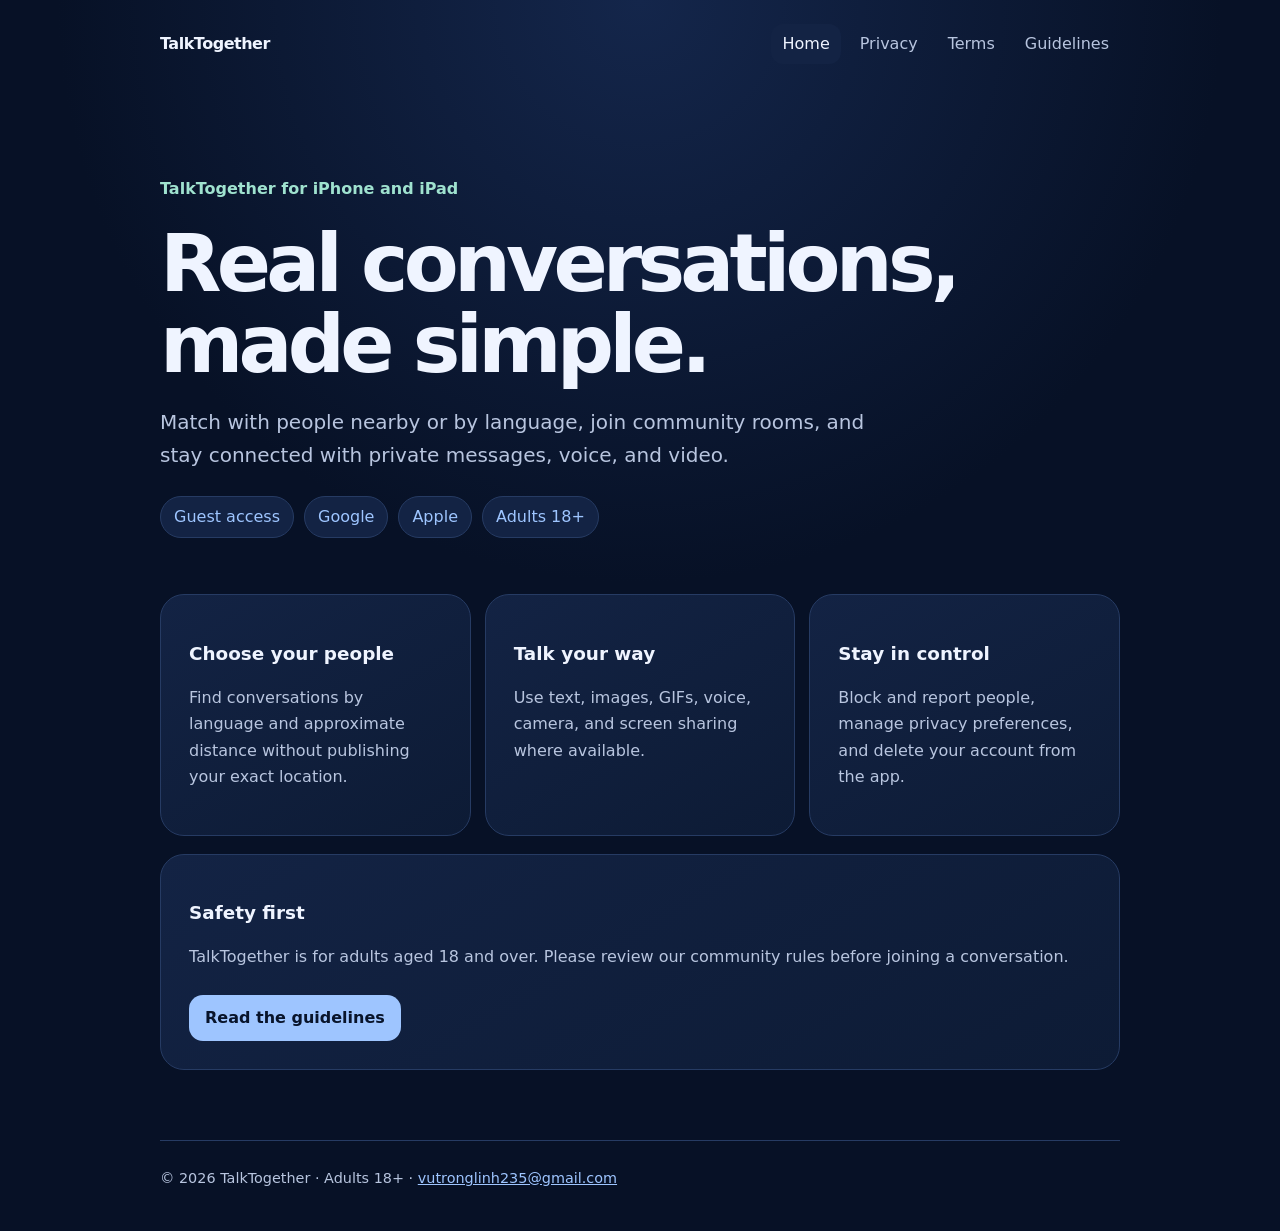
==== index.html @ 2e0a18dc "Publish TalkTogether website" ====
<!doctype html>
<html lang="en">
<head>
  <meta charset="utf-8">
  <meta name="viewport" content="width=device-width,initial-scale=1">
  <meta name="description" content="Meet people, join live rooms, and talk together with TalkTogether for iPhone and iPad.">
  <meta name="theme-color" content="#071126">
  <title>TalkTogether</title>
  <link rel="stylesheet" href="styles.css">
</head>
<body>
  <header>
    <a class="brand" aria-current="page" href="./">TalkTogether</a>
    <nav aria-label="Site navigation">
      <a aria-current="page" href="./">Home</a>
      <a href="privacy/">Privacy</a>
      <a href="terms/">Terms</a>
      <a href="guidelines/">Guidelines</a>
    </nav>
  </header>
  <main>
    <section class="hero">
      <span class="eyebrow">TalkTogether for iPhone and iPad</span>
      <h1>Real conversations, made simple.</h1>
      <p class="lede">Match with people nearby or by language, join community rooms, and stay connected with private messages, voice, and video.</p>
      <div class="chips"><span>Guest access</span><span>Google</span><span>Apple</span><span>Adults 18+</span></div>
    </section>
    <section class="card-grid" aria-label="Product highlights">
      <article><h2>Choose your people</h2><p>Find conversations by language and approximate distance without publishing your exact location.</p></article>
      <article><h2>Talk your way</h2><p>Use text, images, GIFs, voice, camera, and screen sharing where available.</p></article>
      <article><h2>Stay in control</h2><p>Block and report people, manage privacy preferences, and delete your account from the app.</p></article>
    </section>
    <section class="notice">
      <h2>Safety first</h2>
      <p>TalkTogether is for adults aged 18 and over. Please review our community rules before joining a conversation.</p>
      <a class="button" href="guidelines/">Read the guidelines</a>
    </section>
  </main>
  <footer>© 2026 TalkTogether · Adults 18+ · <a href="mailto:vutronglinh235@gmail.com">vutronglinh235@gmail.com</a></footer>
</body>
</html>
---- styles.css ----
:root {
  color-scheme: dark;
  --navy: #071126;
  --panel: #0d1b35;
  --panel-strong: #132344;
  --ink: #eff4ff;
  --muted: #b8c5df;
  --blue: #9ec5ff;
  --lilac: #c8b6ff;
  --mint: #9fe2cf;
  --line: #263b63;
}

* { box-sizing: border-box; }

html { background: var(--navy); }

body {
  margin: 0;
  min-height: 100vh;
  background: radial-gradient(circle at top, #14264b 0, var(--navy) 42%);
  color: var(--ink);
  font: 16px/1.65 -apple-system, BlinkMacSystemFont, "SF Pro Text", Inter, system-ui, sans-serif;
}

a { color: var(--blue); }

header,
main,
footer {
  width: min(960px, calc(100% - 36px));
  margin: auto;
}

header {
  display: flex;
  align-items: center;
  justify-content: space-between;
  padding: 24px 0;
}

.brand {
  color: var(--ink);
  font-weight: 850;
  letter-spacing: -.03em;
  text-decoration: none;
}

nav {
  display: flex;
  flex-wrap: wrap;
  gap: 8px;
}

nav a {
  border-radius: 12px;
  color: var(--muted);
  padding: 7px 11px;
  text-decoration: none;
}

nav a[aria-current="page"],
nav a:hover {
  background: var(--panel-strong);
  color: var(--ink);
}

.hero { padding: 88px 0 56px; }
.eyebrow { color: var(--mint); font-weight: 750; }

.hero h1,
.legal h1 {
  font-size: clamp(2.4rem, 8vw, 5rem);
  letter-spacing: -.06em;
  line-height: 1.02;
  margin: .25em 0;
}

.lede {
  color: var(--muted);
  font-size: 1.25rem;
  max-width: 720px;
}

.chips {
  display: flex;
  flex-wrap: wrap;
  gap: 10px;
  margin-top: 24px;
}

.chips span {
  background: var(--panel-strong);
  border: 1px solid var(--line);
  border-radius: 999px;
  color: var(--blue);
  padding: 7px 13px;
}

.card-grid {
  display: grid;
  gap: 14px;
  grid-template-columns: repeat(3, 1fr);
}

.card-grid article,
.notice,
.legal {
  background: linear-gradient(150deg, var(--panel-strong), var(--panel));
  border: 1px solid var(--line);
  border-radius: 24px;
  padding: 28px;
}

.card-grid h2,
.notice h2 { font-size: 1.15rem; }

.card-grid p,
.notice p,
.legal p,
.legal li { color: var(--muted); }

.notice { margin: 18px 0 70px; }

.button {
  background: var(--blue);
  border-radius: 14px;
  color: #08142b;
  display: inline-block;
  font-weight: 800;
  margin-top: 8px;
  padding: 10px 16px;
  text-decoration: none;
}

.legal { margin: 48px 0; }
.legal h1 { font-size: clamp(2.25rem, 6vw, 4rem); }
.legal h2 { color: var(--lilac); margin-top: 2rem; }
.updated { font-size: .9rem; }

footer {
  border-top: 1px solid var(--line);
  color: var(--muted);
  font-size: .9rem;
  padding: 26px 0 40px;
}

@media (max-width: 720px) {
  header { align-items: flex-start; flex-direction: column; gap: 14px; }
  .hero { padding-top: 54px; }
  .card-grid { grid-template-columns: 1fr; }
  .legal { padding: 22px; }
}
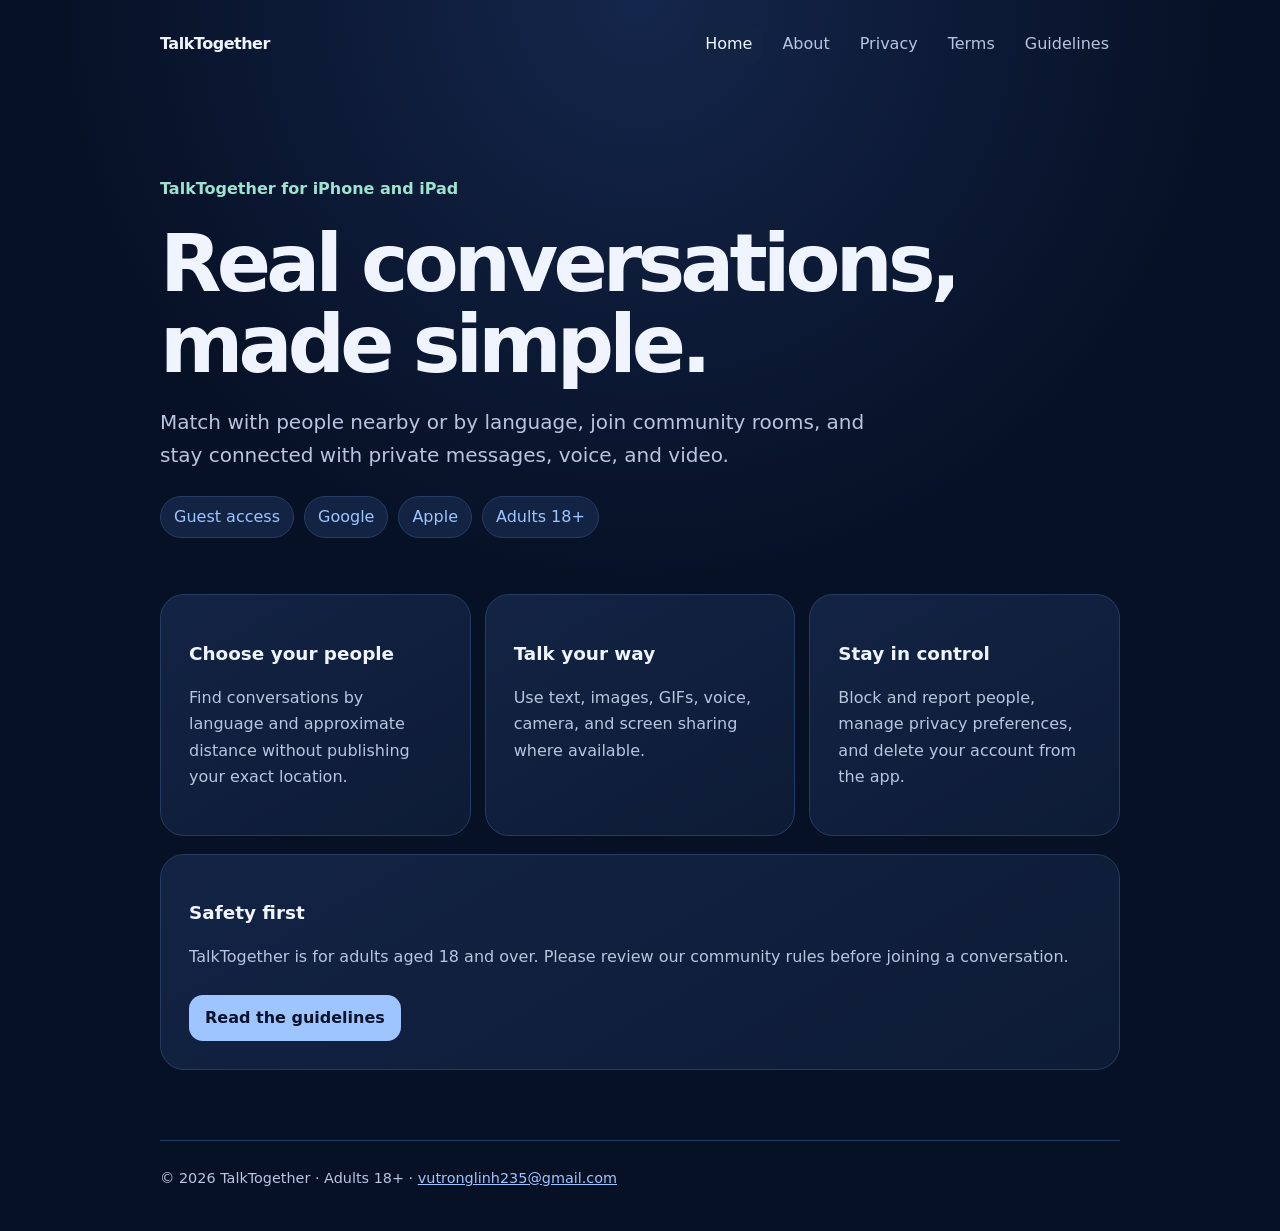
==== commit 1cb97156: "Add About page" ====
--- a/index.html
+++ b/index.html
@@ -13,6 +13,7 @@
     <a class="brand" aria-current="page" href="./">TalkTogether</a>
     <nav aria-label="Site navigation">
       <a aria-current="page" href="./">Home</a>
+      <a href="about/">About</a>
       <a href="privacy/">Privacy</a>
       <a href="terms/">Terms</a>
       <a href="guidelines/">Guidelines</a>
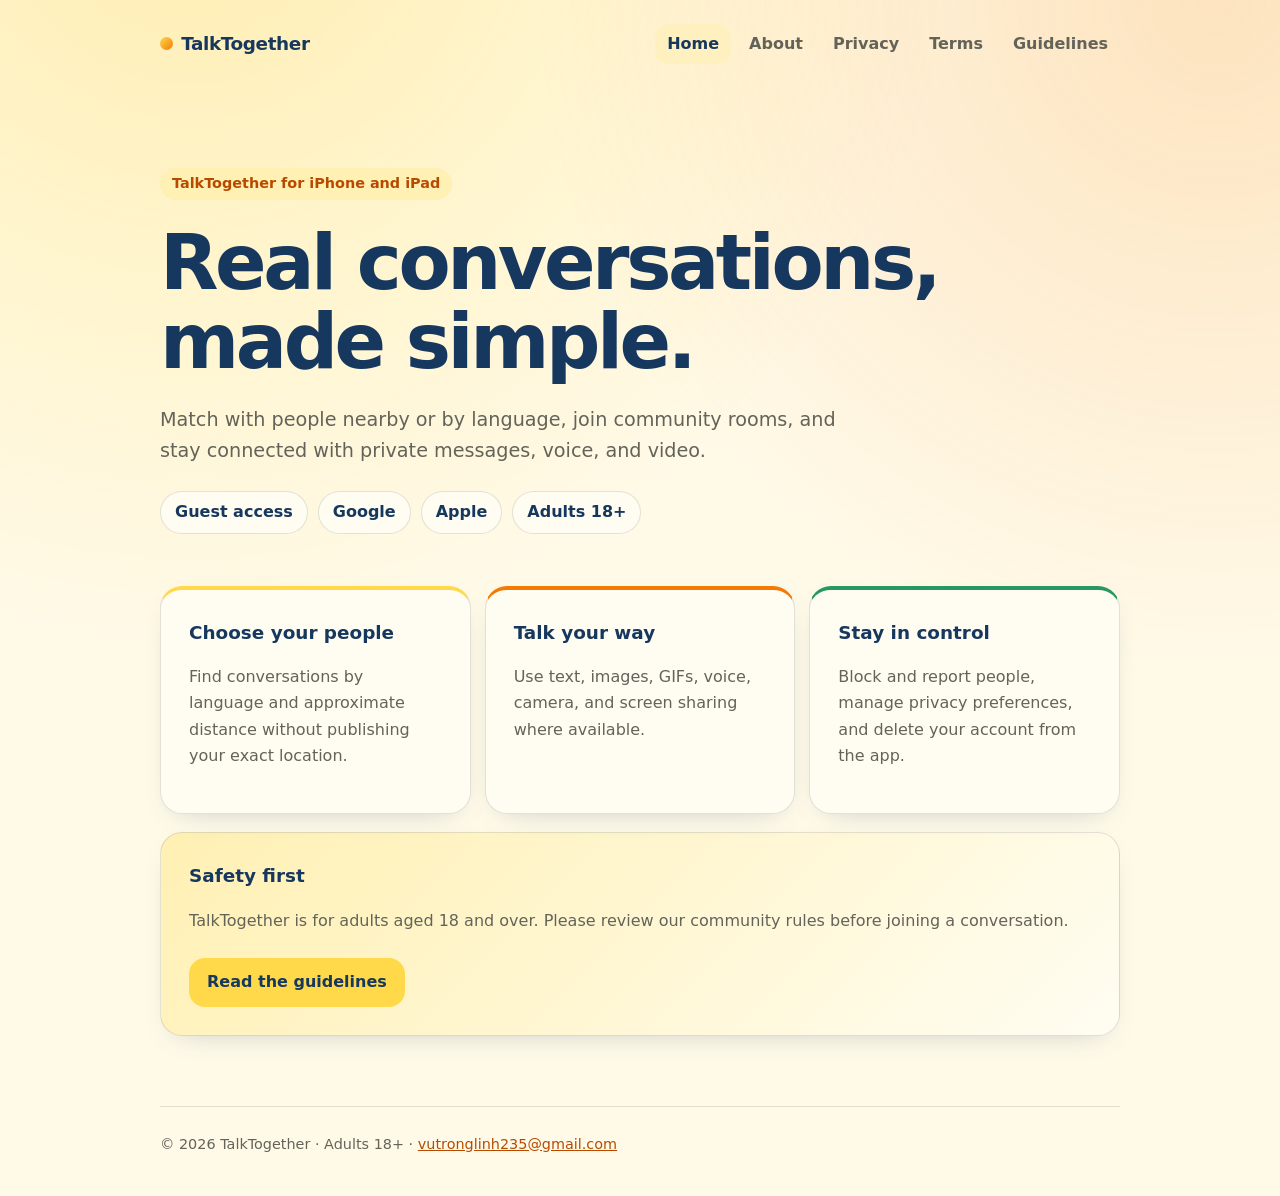
==== commit 448edc35: "Match iOS app theme + About page" ====
--- a/index.html
+++ b/index.html
@@ -4,7 +4,8 @@
   <meta charset="utf-8">
   <meta name="viewport" content="width=device-width,initial-scale=1">
   <meta name="description" content="Meet people, join live rooms, and talk together with TalkTogether for iPhone and iPad.">
-  <meta name="theme-color" content="#071126">
+  <meta name="theme-color" content="#fffae8" media="(prefers-color-scheme: light)">
+  <meta name="theme-color" content="#0f0f17" media="(prefers-color-scheme: dark)">
   <title>TalkTogether</title>
   <link rel="stylesheet" href="styles.css">
 </head>
--- a/styles.css
+++ b/styles.css
@@ -1,34 +1,65 @@
+/* Mirrors TalkTogether/App/AppTheme.swift:
+   "Hello Friend" light palette + Tokyo Night-inspired dark palette. */
 :root {
-  color-scheme: dark;
-  --navy: #071126;
-  --panel: #0d1b35;
-  --panel-strong: #132344;
-  --ink: #eff4ff;
-  --muted: #b8c5df;
-  --blue: #9ec5ff;
-  --lilac: #c8b6ff;
-  --mint: #9fe2cf;
-  --line: #263b63;
+  color-scheme: light dark;
+  --bg: #fffae8;            /* cream */
+  --surface: #fffdf2;       /* surface */
+  --surface-muted: #fff0bf; /* surfaceMuted */
+  --peach: #fff0b3;
+  --ink: #17385e;
+  --muted: #63635a;         /* mutedInk */
+  --accent: #ffd94a;        /* sunnyYellow */
+  --accent-2: #f57a05;      /* warmOrange */
+  --accent-strong: #b84a00; /* coralDark */
+  --coral: #ffb52b;
+  --mint: #b8e0b8;
+  --rose: #f29a7a;
+  --green: #299761;         /* speakingGreen */
+  --line: rgba(99, 99, 90, .18);
+  --on-accent: #17385e;
+}
+
+@media (prefers-color-scheme: dark) {
+  :root {
+    --bg: #0f0f17;            /* navy */
+    --surface: #24293b;
+    --surface-muted: #292e45;
+    --peach: #292e45;
+    --ink: #bfc9f5;
+    --muted: #99a6cf;
+    --accent: #7dcfff;
+    --accent-2: #ba99f7;
+    --accent-strong: #7aa3f7;
+    --coral: #3d59a1;
+    --mint: #294d54;
+    --rose: #f7768f;
+    --green: #73d9c9;
+    --line: rgba(153, 166, 207, .18);
+    --on-accent: #0f0f17;
+  }
 }
 
 * { box-sizing: border-box; }
 
-html { background: var(--navy); }
+html { background: var(--bg); }
 
 body {
   margin: 0;
   min-height: 100vh;
-  background: radial-gradient(circle at top, #14264b 0, var(--navy) 42%);
-  color: var(--ink);
-  font: 16px/1.65 -apple-system, BlinkMacSystemFont, "SF Pro Text", Inter, system-ui, sans-serif;
-}
-
-a { color: var(--blue); }
+  background:
+    radial-gradient(circle at 15% -10%, color-mix(in srgb, var(--accent) 35%, transparent) 0, transparent 45%),
+    radial-gradient(circle at 95% 0%, color-mix(in srgb, var(--accent-2) 18%, transparent) 0, transparent 40%),
+    var(--bg);
+  color: var(--ink);
+  font: 16px/1.65 ui-rounded, "SF Pro Rounded", -apple-system, BlinkMacSystemFont, "Nunito", system-ui, sans-serif;
+}
+
+a { color: var(--accent-strong); }
 
 header,
 main,
 footer {
-  width: min(960px, calc(100% - 36px));
+  width: min(960px, calc(100% - 32px));
   margin: auto;
 }
 
@@ -42,44 +73,67 @@
 .brand {
   color: var(--ink);
   font-weight: 850;
-  letter-spacing: -.03em;
+  font-size: 1.15rem;
+  letter-spacing: -.02em;
   text-decoration: none;
+}
+
+.brand::before {
+  content: "";
+  display: inline-block;
+  width: .7em;
+  height: .7em;
+  margin-right: .45em;
+  border-radius: 50%;
+  background: linear-gradient(135deg, var(--accent), var(--accent-2));
+  vertical-align: .02em;
 }
 
 nav {
   display: flex;
   flex-wrap: wrap;
-  gap: 8px;
+  gap: 6px;
 }
 
 nav a {
-  border-radius: 12px;
+  border-radius: 14px;
   color: var(--muted);
-  padding: 7px 11px;
+  font-weight: 650;
+  padding: 7px 12px;
   text-decoration: none;
 }
 
 nav a[aria-current="page"],
 nav a:hover {
-  background: var(--panel-strong);
-  color: var(--ink);
-}
-
-.hero { padding: 88px 0 56px; }
-.eyebrow { color: var(--mint); font-weight: 750; }
+  background: var(--surface-muted);
+  color: var(--ink);
+}
+
+.hero { padding: 80px 0 52px; }
+
+.eyebrow {
+  background: var(--peach);
+  border-radius: 999px;
+  color: var(--accent-strong);
+  display: inline-block;
+  font-size: .9rem;
+  font-weight: 750;
+  padding: 4px 12px;
+}
 
 .hero h1,
 .legal h1 {
-  font-size: clamp(2.4rem, 8vw, 5rem);
-  letter-spacing: -.06em;
-  line-height: 1.02;
-  margin: .25em 0;
+  font-size: clamp(2.4rem, 8vw, 4.75rem);
+  font-weight: 850;
+  letter-spacing: -.045em;
+  line-height: 1.04;
+  margin: .3em 0;
 }
 
 .lede {
   color: var(--muted);
-  font-size: 1.25rem;
-  max-width: 720px;
+  font-size: 1.2rem;
+  max-width: 700px;
 }
 
 .chips {
@@ -90,11 +144,12 @@
 }
 
 .chips span {
-  background: var(--panel-strong);
+  background: var(--surface);
   border: 1px solid var(--line);
   border-radius: 999px;
-  color: var(--blue);
-  padding: 7px 13px;
+  color: var(--ink);
+  font-weight: 650;
+  padding: 7px 14px;
 }
 
 .card-grid {
@@ -106,36 +161,47 @@
 .card-grid article,
 .notice,
 .legal {
-  background: linear-gradient(150deg, var(--panel-strong), var(--panel));
+  background: var(--surface);
   border: 1px solid var(--line);
-  border-radius: 24px;
+  border-radius: 22px;
+  box-shadow: 0 10px 30px -18px rgba(23, 56, 94, .35);
   padding: 28px;
 }
 
+.card-grid article { border-top: 4px solid var(--accent); }
+.card-grid article:nth-child(2) { border-top-color: var(--accent-2); }
+.card-grid article:nth-child(3) { border-top-color: var(--green); }
+
 .card-grid h2,
-.notice h2 { font-size: 1.15rem; }
+.notice h2 { font-size: 1.15rem; margin-top: 0; }
 
 .card-grid p,
 .notice p,
 .legal p,
 .legal li { color: var(--muted); }
 
-.notice { margin: 18px 0 70px; }
+.notice {
+  background: linear-gradient(135deg, var(--peach), var(--surface));
+  margin: 18px 0 70px;
+}
 
 .button {
-  background: var(--blue);
-  border-radius: 14px;
-  color: #08142b;
+  background: var(--accent);
+  border-radius: 16px;
+  color: var(--on-accent);
   display: inline-block;
   font-weight: 800;
   margin-top: 8px;
-  padding: 10px 16px;
+  padding: 11px 18px;
   text-decoration: none;
-}
-
-.legal { margin: 48px 0; }
-.legal h1 { font-size: clamp(2.25rem, 6vw, 4rem); }
-.legal h2 { color: var(--lilac); margin-top: 2rem; }
+  transition: transform .15s ease;
+}
+
+.button:hover { transform: translateY(-1px); }
+
+.legal { margin: 40px 0 56px; }
+.legal h1 { font-size: clamp(2.25rem, 6vw, 3.75rem); }
+.legal h2 { color: var(--accent-strong); margin-top: 2rem; }
 .updated { font-size: .9rem; }
 
 footer {
@@ -147,7 +213,7 @@
 
 @media (max-width: 720px) {
   header { align-items: flex-start; flex-direction: column; gap: 14px; }
-  .hero { padding-top: 54px; }
+  .hero { padding-top: 48px; }
   .card-grid { grid-template-columns: 1fr; }
-  .legal { padding: 22px; }
-}
+  .card-grid article, .notice, .legal { padding: 22px; }
+}
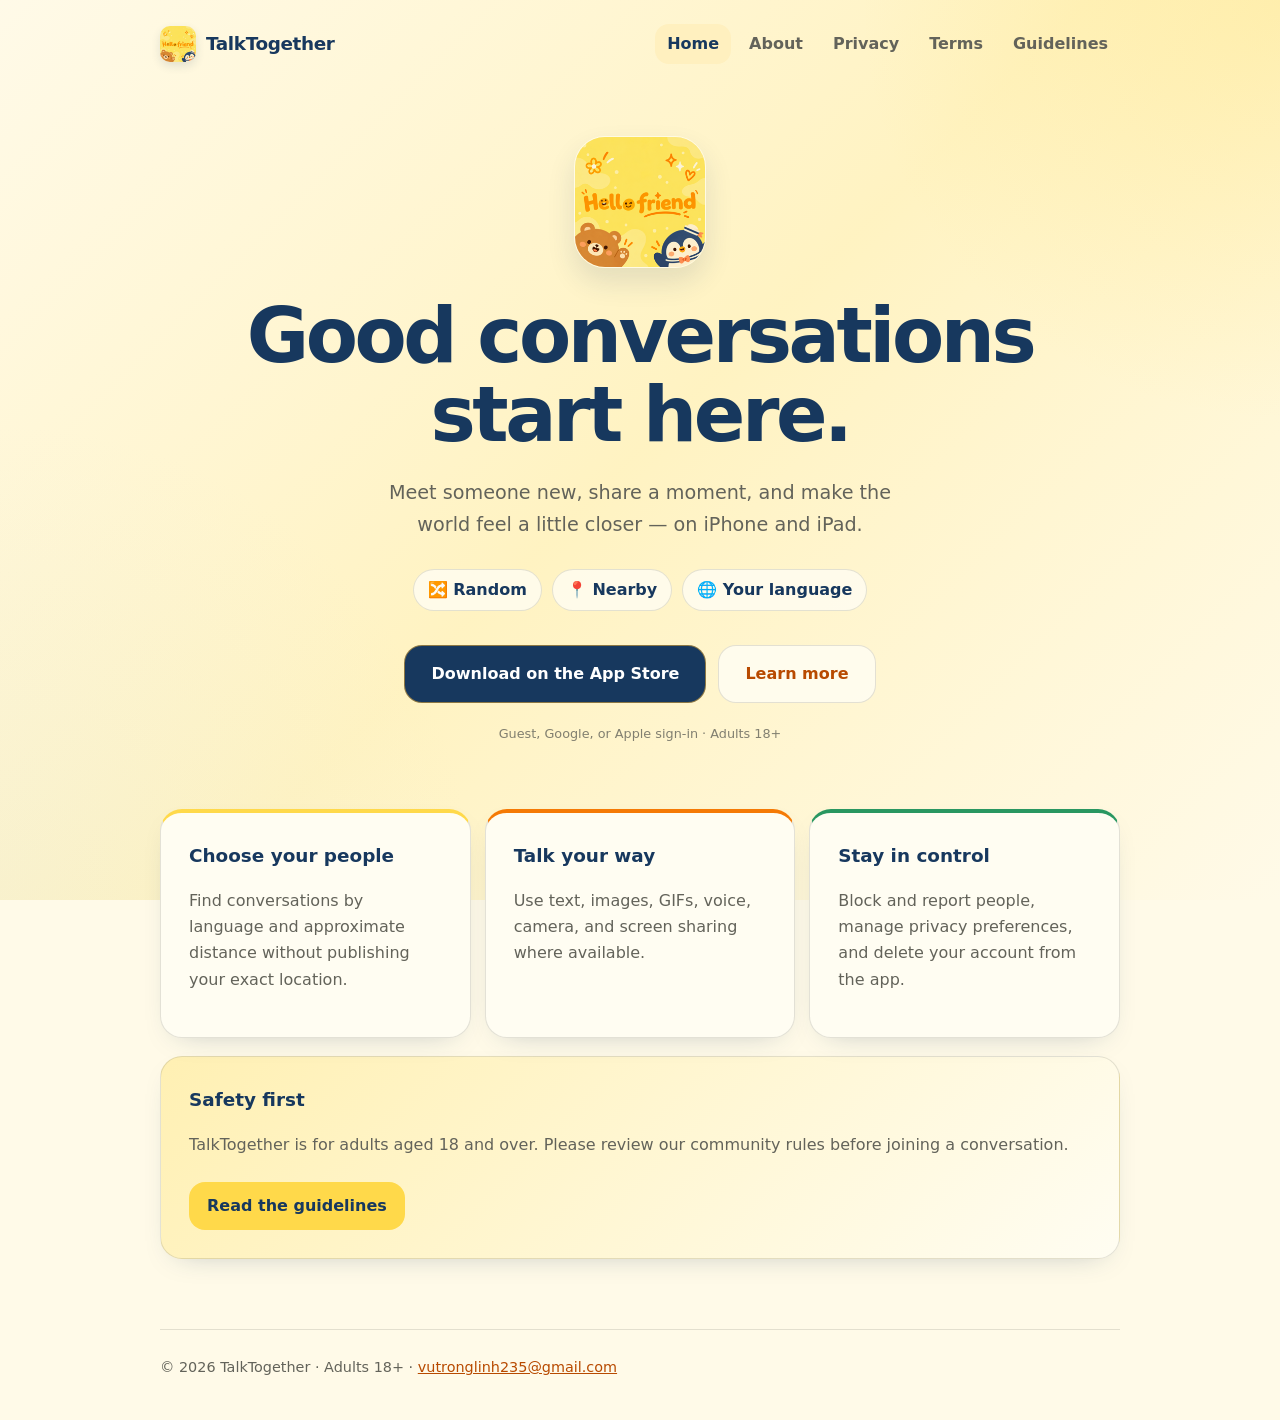
==== commit 39f48f28: "Use app logo, avatars and welcome layout" ====
--- a/index.html
+++ b/index.html
@@ -7,11 +7,13 @@
   <meta name="theme-color" content="#fffae8" media="(prefers-color-scheme: light)">
   <meta name="theme-color" content="#0f0f17" media="(prefers-color-scheme: dark)">
   <title>TalkTogether</title>
+  <link rel="icon" href="assets/favicon.png">
+  <link rel="apple-touch-icon" href="assets/BrandLogo.png">
   <link rel="stylesheet" href="styles.css">
 </head>
 <body>
   <header>
-    <a class="brand" aria-current="page" href="./">TalkTogether</a>
+    <a class="brand" aria-current="page" href="./"><img src="assets/BrandLogo.png" alt="" width="36" height="36">TalkTogether</a>
     <nav aria-label="Site navigation">
       <a aria-current="page" href="./">Home</a>
       <a href="about/">About</a>
@@ -21,11 +23,16 @@
     </nav>
   </header>
   <main>
-    <section class="hero">
-      <span class="eyebrow">TalkTogether for iPhone and iPad</span>
-      <h1>Real conversations, made simple.</h1>
-      <p class="lede">Match with people nearby or by language, join community rooms, and stay connected with private messages, voice, and video.</p>
-      <div class="chips"><span>Guest access</span><span>Google</span><span>Apple</span><span>Adults 18+</span></div>
+    <section class="hero welcome">
+      <img class="hero-logo" src="assets/BrandLogo.png" alt="Hello friend — TalkTogether logo" width="132" height="132">
+      <h1>Good conversations<br>start here.</h1>
+      <p class="lede">Meet someone new, share a moment, and make the world feel a little closer — on iPhone and iPad.</p>
+      <div class="chips"><span>🔀 Random</span><span>📍 Nearby</span><span>🌐 Your language</span></div>
+      <div class="cta">
+        <a class="button button-dark" href="#"> Download on the App Store</a>
+        <a class="button button-soft" href="about/">Learn more</a>
+      </div>
+      <p class="fineprint">Guest, Google, or Apple sign-in · Adults 18+</p>
     </section>
     <section class="card-grid" aria-label="Product highlights">
       <article><h2>Choose your people</h2><p>Find conversations by language and approximate distance without publishing your exact location.</p></article>
--- a/styles.css
+++ b/styles.css
@@ -15,6 +15,8 @@
   --mint: #b8e0b8;
   --rose: #f29a7a;
   --green: #299761;         /* speakingGreen */
+  --electric: #c7dbed;
+  --navy: #17385e;
   --line: rgba(99, 99, 90, .18);
   --on-accent: #17385e;
 }
@@ -34,6 +36,8 @@
     --mint: #294d54;
     --rose: #f7768f;
     --green: #73d9c9;
+    --electric: #404769;
+    --navy: #0f0f17;
     --line: rgba(153, 166, 207, .18);
     --on-accent: #0f0f17;
   }
@@ -47,9 +51,10 @@
   margin: 0;
   min-height: 100vh;
   background:
-    radial-gradient(circle at 15% -10%, color-mix(in srgb, var(--accent) 35%, transparent) 0, transparent 45%),
-    radial-gradient(circle at 95% 0%, color-mix(in srgb, var(--accent-2) 18%, transparent) 0, transparent 40%),
-    var(--bg);
+    radial-gradient(circle at 100% 0%, color-mix(in srgb, var(--accent) 22%, transparent) 0, transparent 420px),
+    radial-gradient(circle at 0% 100%, color-mix(in srgb, var(--electric) 12%, transparent) 0, transparent 480px),
+    linear-gradient(135deg, var(--bg), color-mix(in srgb, var(--peach) 72%, var(--bg)), var(--bg));
+  background-attachment: fixed;
   color: var(--ink);
   font: 16px/1.65 ui-rounded, "SF Pro Rounded", -apple-system, BlinkMacSystemFont, "Nunito", system-ui, sans-serif;
 }
@@ -78,16 +83,8 @@
   text-decoration: none;
 }
 
-.brand::before {
-  content: "";
-  display: inline-block;
-  width: .7em;
-  height: .7em;
-  margin-right: .45em;
-  border-radius: 50%;
-  background: linear-gradient(135deg, var(--accent), var(--accent-2));
-  vertical-align: .02em;
-}
+.brand { display: inline-flex; align-items: center; gap: 10px; }
+.brand img { border-radius: 10px; box-shadow: 0 4px 10px rgba(23, 56, 94, .12); }
 
 nav {
   display: flex;
@@ -144,7 +141,7 @@
 }
 
 .chips span {
-  background: var(--surface);
+  background: color-mix(in srgb, var(--surface) 82%, transparent);
   border: 1px solid var(--line);
   border-radius: 999px;
   color: var(--ink);
@@ -211,6 +208,33 @@
   padding: 26px 0 40px;
 }
 
+/* Welcome hero — mirrors WelcomeView */
+.welcome { text-align: center; padding-top: 48px; }
+.welcome .lede { margin: 18px auto 0; max-width: 520px; }
+.welcome .chips { justify-content: center; margin-top: 28px; }
+.hero-logo {
+  border: 1px solid color-mix(in srgb, var(--surface) 65%, transparent);
+  border-radius: 31px;
+  box-shadow: 0 14px 28px rgba(23, 56, 94, .12);
+  display: block;
+  margin: 0 auto 28px;
+}
+.cta { display: flex; flex-wrap: wrap; gap: 12px; justify-content: center; margin-top: 34px; }
+.cta .button { border: 1px solid var(--line); border-radius: 18px; padding: 15px 26px; margin: 0; }
+.button-dark { background: var(--navy); border-color: color-mix(in srgb, var(--coral) 50%, transparent) !important; color: #fff; }
+.button-soft { background: color-mix(in srgb, var(--surface) 85%, transparent); color: var(--accent-strong); }
+.fineprint { color: var(--muted); font-size: .8rem; opacity: .8; margin-top: 20px; }
+
+.avatars { display: flex; margin-bottom: 22px; }
+.avatars img {
+  border: 3px solid var(--surface);
+  border-radius: 50%;
+  box-shadow: 0 6px 14px rgba(23, 56, 94, .12);
+  height: 64px;
+  margin-right: -14px;
+  width: 64px;
+}
+
 @media (max-width: 720px) {
   header { align-items: flex-start; flex-direction: column; gap: 14px; }
   .hero { padding-top: 48px; }
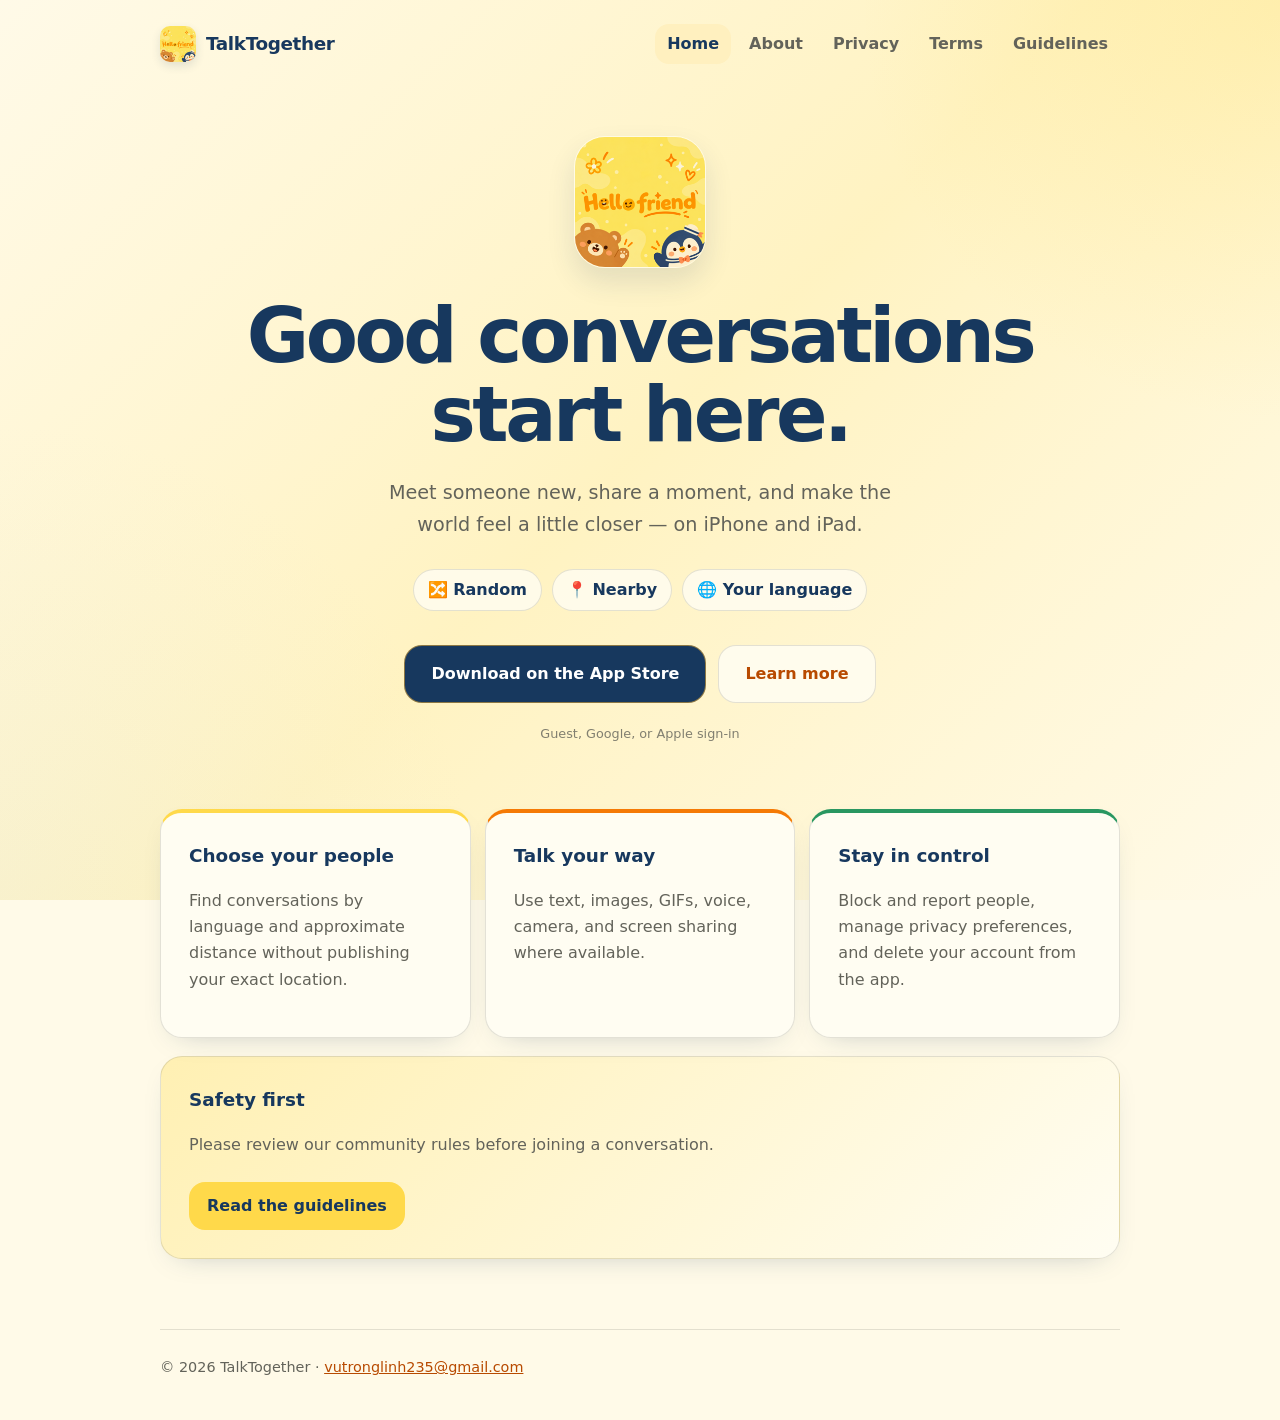
==== commit 94f24ac6: "Light theme only, remove 18+ labels" ====
--- a/index.html
+++ b/index.html
@@ -4,8 +4,7 @@
   <meta charset="utf-8">
   <meta name="viewport" content="width=device-width,initial-scale=1">
   <meta name="description" content="Meet people, join live rooms, and talk together with TalkTogether for iPhone and iPad.">
-  <meta name="theme-color" content="#fffae8" media="(prefers-color-scheme: light)">
-  <meta name="theme-color" content="#0f0f17" media="(prefers-color-scheme: dark)">
+  <meta name="theme-color" content="#fffae8">
   <title>TalkTogether</title>
   <link rel="icon" href="assets/favicon.png">
   <link rel="apple-touch-icon" href="assets/BrandLogo.png">
@@ -32,7 +31,7 @@
         <a class="button button-dark" href="#"> Download on the App Store</a>
         <a class="button button-soft" href="about/">Learn more</a>
       </div>
-      <p class="fineprint">Guest, Google, or Apple sign-in · Adults 18+</p>
+      <p class="fineprint">Guest, Google, or Apple sign-in</p>
     </section>
     <section class="card-grid" aria-label="Product highlights">
       <article><h2>Choose your people</h2><p>Find conversations by language and approximate distance without publishing your exact location.</p></article>
@@ -41,10 +40,10 @@
     </section>
     <section class="notice">
       <h2>Safety first</h2>
-      <p>TalkTogether is for adults aged 18 and over. Please review our community rules before joining a conversation.</p>
+      <p>Please review our community rules before joining a conversation.</p>
       <a class="button" href="guidelines/">Read the guidelines</a>
     </section>
   </main>
-  <footer>© 2026 TalkTogether · Adults 18+ · <a href="mailto:vutronglinh235@gmail.com">vutronglinh235@gmail.com</a></footer>
+  <footer>© 2026 TalkTogether · <a href="mailto:vutronglinh235@gmail.com">vutronglinh235@gmail.com</a></footer>
 </body>
 </html>
--- a/styles.css
+++ b/styles.css
@@ -1,7 +1,7 @@
 /* Mirrors TalkTogether/App/AppTheme.swift:
-   "Hello Friend" light palette + Tokyo Night-inspired dark palette. */
+   "Hello Friend" light palette (the site always uses light mode). */
 :root {
-  color-scheme: light dark;
+  color-scheme: light;
   --bg: #fffae8;            /* cream */
   --surface: #fffdf2;       /* surface */
   --surface-muted: #fff0bf; /* surfaceMuted */
@@ -21,27 +21,6 @@
   --on-accent: #17385e;
 }
 
-@media (prefers-color-scheme: dark) {
-  :root {
-    --bg: #0f0f17;            /* navy */
-    --surface: #24293b;
-    --surface-muted: #292e45;
-    --peach: #292e45;
-    --ink: #bfc9f5;
-    --muted: #99a6cf;
-    --accent: #7dcfff;
-    --accent-2: #ba99f7;
-    --accent-strong: #7aa3f7;
-    --coral: #3d59a1;
-    --mint: #294d54;
-    --rose: #f7768f;
-    --green: #73d9c9;
-    --electric: #404769;
-    --navy: #0f0f17;
-    --line: rgba(153, 166, 207, .18);
-    --on-accent: #0f0f17;
-  }
-}
 
 * { box-sizing: border-box; }
 
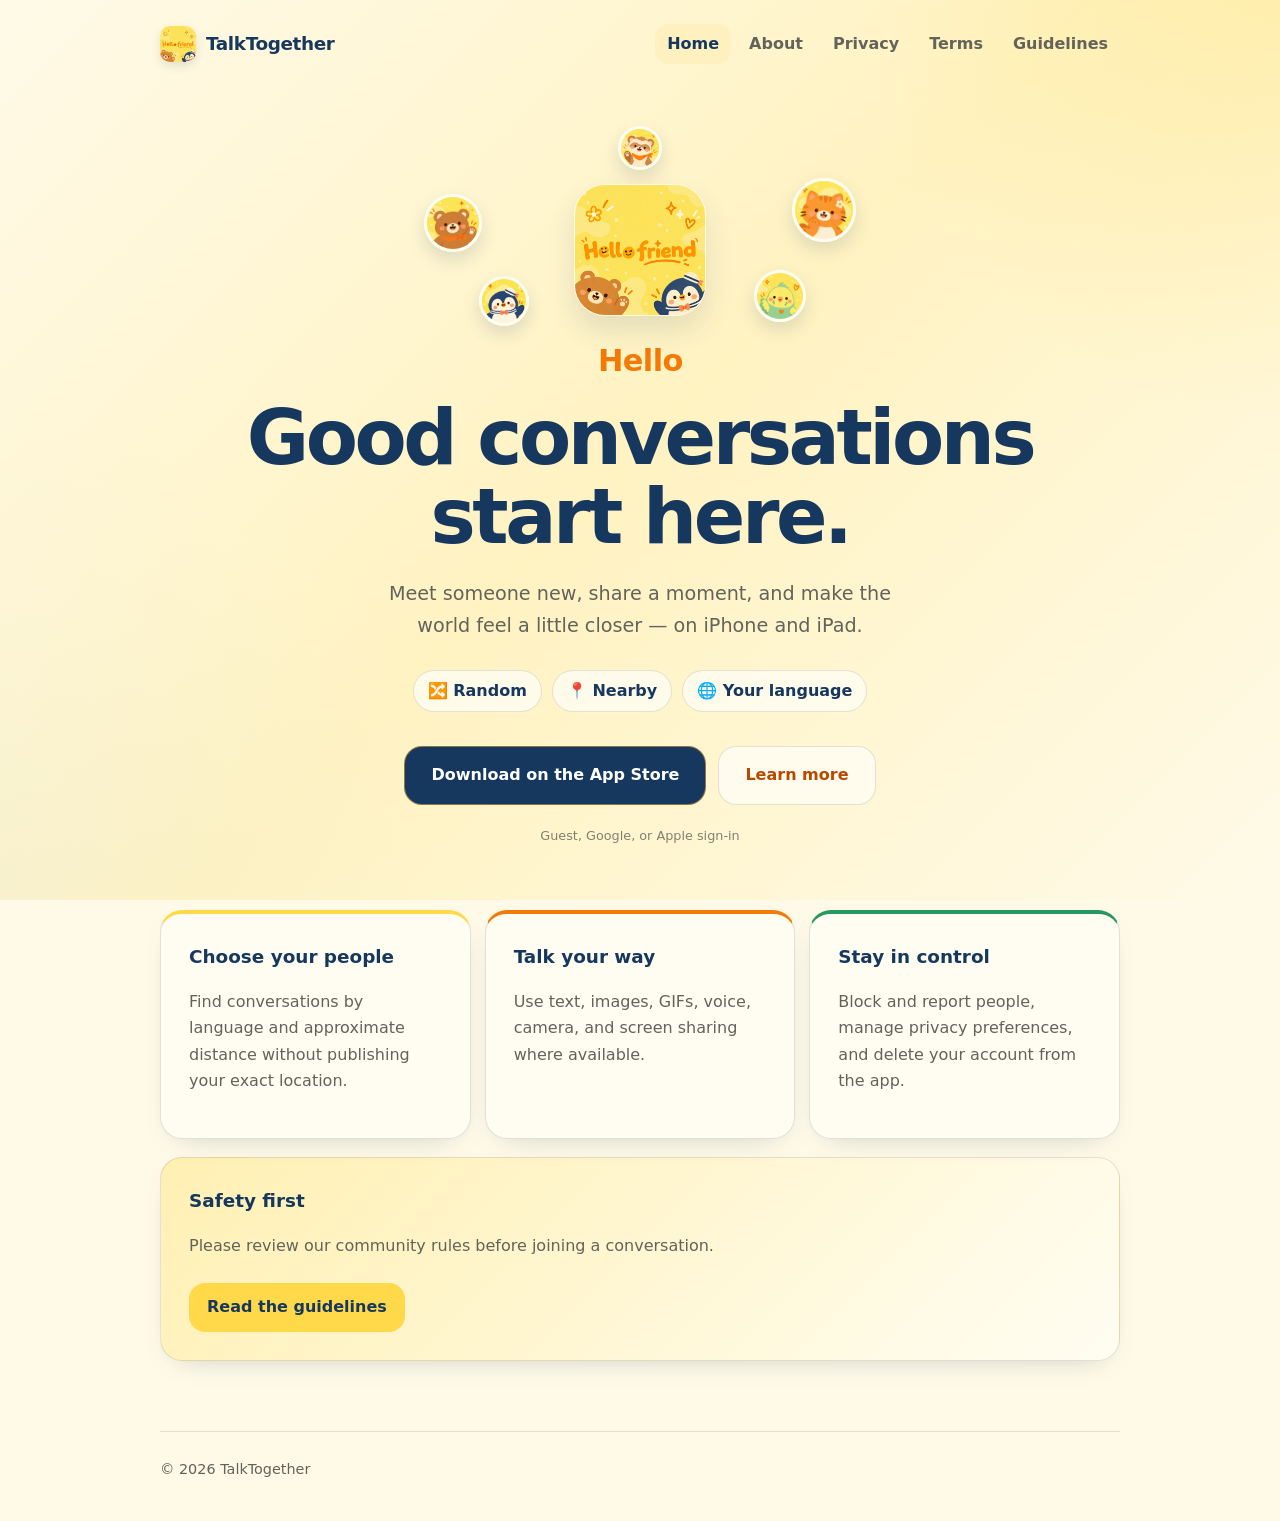
==== commit c32443d5: "Animate characters and multilingual hello" ====
--- a/index.html
+++ b/index.html
@@ -23,11 +23,19 @@
   </header>
   <main>
     <section class="hero welcome">
-      <img class="hero-logo" src="assets/BrandLogo.png" alt="Hello friend — TalkTogether logo" width="132" height="132">
-      <h1>Good conversations<br>start here.</h1>
-      <p class="lede">Meet someone new, share a moment, and make the world feel a little closer — on iPhone and iPad.</p>
-      <div class="chips"><span>🔀 Random</span><span>📍 Nearby</span><span>🌐 Your language</span></div>
-      <div class="cta">
+      <div class="hero-stage">
+        <img class="buddy b1" src="assets/AvatarTeddy.png" alt="" aria-hidden="true">
+        <img class="buddy b2" src="assets/AvatarCat.png" alt="" aria-hidden="true">
+        <img class="buddy b3" src="assets/AvatarPenguin.png" alt="" aria-hidden="true">
+        <img class="buddy b4" src="assets/AvatarParakeet.png" alt="" aria-hidden="true">
+        <img class="buddy b5" src="assets/AvatarFerret.png" alt="" aria-hidden="true">
+        <img class="hero-logo" src="assets/BrandLogo.png" alt="Hello friend — TalkTogether logo" width="132" height="132">
+      </div>
+      <p class="hello" aria-label="Hello"><span class="hello-word">Hello</span></p>
+      <h1 class="reveal"><span>Good</span> <span>conversations</span><br><span>start</span> <span>here.</span></h1>
+      <p class="lede reveal-late">Meet someone new, share a moment, and make the world feel a little closer — on iPhone and iPad.</p>
+      <div class="chips reveal-late"><span>🔀 Random</span><span>📍 Nearby</span><span>🌐 Your language</span></div>
+      <div class="cta reveal-late">
         <a class="button button-dark" href="#"> Download on the App Store</a>
         <a class="button button-soft" href="about/">Learn more</a>
       </div>
@@ -44,6 +52,29 @@
       <a class="button" href="guidelines/">Read the guidelines</a>
     </section>
   </main>
-  <footer>© 2026 TalkTogether · <a href="mailto:vutronglinh235@gmail.com">vutronglinh235@gmail.com</a></footer>
+  <footer>© 2026 TalkTogether</footer>
+  <script>
+    (() => {
+      const word = document.querySelector('.hello-word');
+      if (!word || matchMedia('(prefers-reduced-motion: reduce)').matches) return;
+      const hellos = [
+        ['Hello','en'],['Xin chào','vi'],['Hola','es'],['Bonjour','fr'],['こんにちは','ja'],
+        ['안녕하세요','ko'],['你好','zh'],['Ciao','it'],['Olá','pt'],['Hallo','de'],
+        ['नमस्ते','hi'],['Merhaba','tr'],['Привет','ru'],['Hej','sv'],['مرحبا','ar']
+      ];
+      let i = 0;
+      setInterval(() => {
+        word.classList.add('out');
+        setTimeout(() => {
+          i = (i + 1) % hellos.length;
+          word.textContent = hellos[i][0];
+          word.lang = hellos[i][1];
+          word.classList.remove('out');
+          word.classList.add('in');
+          requestAnimationFrame(() => requestAnimationFrame(() => word.classList.remove('in')));
+        }, 450);
+      }, 2200);
+    })();
+  </script>
 </body>
 </html>
--- a/styles.css
+++ b/styles.css
@@ -188,7 +188,7 @@
 }
 
 /* Welcome hero — mirrors WelcomeView */
-.welcome { text-align: center; padding-top: 48px; }
+.welcome { text-align: center; padding-top: 96px; }
 .welcome .lede { margin: 18px auto 0; max-width: 520px; }
 .welcome .chips { justify-content: center; margin-top: 28px; }
 .hero-logo {
@@ -214,6 +214,80 @@
   width: 64px;
 }
 
+/* ---------- Motion ---------- */
+:root { --ease: cubic-bezier(.22, 1, .36, 1); /* Apple-like ease-out */ }
+
+.hero-stage { position: relative; width: 132px; margin: 0 auto 8px; }
+.hero-stage .hero-logo { position: relative; z-index: 1; margin-bottom: 20px;
+  animation: pop-in .9s var(--ease) both, float 6s ease-in-out 1s infinite; }
+
+.buddy {
+  position: absolute;
+  width: 58px; height: 58px;
+  border: 3px solid var(--surface);
+  border-radius: 50%;
+  box-shadow: 0 8px 18px rgba(23, 56, 94, .14);
+  opacity: 0;
+  animation: pop-in .8s var(--ease) forwards, bob 4.5s ease-in-out infinite;
+  transition: transform .4s var(--ease);
+}
+.buddy:hover { transform: scale(1.15) rotate(-8deg); }
+.b1 { left: -150px; top: 10px;  animation-delay: .5s, 1.3s; }
+.b2 { right: -150px; top: -6px; animation-delay: .65s, 1.9s; width: 64px; height: 64px; }
+.b3 { left: -95px;  top: 92px;  animation-delay: .8s, 1.6s; width: 50px; height: 50px; }
+.b4 { right: -100px; top: 86px; animation-delay: .95s, 2.3s; width: 52px; height: 52px; }
+.b5 { left: 50%; top: -58px; margin-left: -22px; width: 44px; height: 44px; animation-delay: 1.1s, 2.6s; }
+
+.hello { height: 2.4rem; margin: 0; overflow: visible; }
+.hello-word {
+  color: var(--accent-2);
+  display: inline-block;
+  font-size: 1.9rem;
+  font-weight: 800;
+  letter-spacing: -.02em;
+  animation: hello-enter 1s var(--ease) .3s both;
+  transition: opacity .45s var(--ease), transform .45s var(--ease), filter .45s var(--ease);
+}
+.hello-word.out { opacity: 0; transform: translateY(-14px) scale(.96); filter: blur(6px); }
+.hello-word.in  { opacity: 0; transform: translateY(14px) scale(.96);  filter: blur(6px); transition: none; }
+
+.reveal span {
+  display: inline-block;
+  animation: rise 1s var(--ease) both;
+}
+.reveal span:nth-child(1) { animation-delay: .9s; }
+.reveal span:nth-child(2) { animation-delay: 1s; }
+.reveal span:nth-child(4) { animation-delay: 1.1s; }
+.reveal span:nth-child(5) { animation-delay: 1.2s; }
+.reveal-late { animation: rise .9s var(--ease) 1.45s both; }
+.chips.reveal-late { animation-delay: 1.6s; }
+.cta.reveal-late { animation-delay: 1.75s; }
+
+.avatars img { animation: pop-in .7s var(--ease) both, bob 4.5s ease-in-out infinite; transition: transform .4s var(--ease); }
+.avatars img:nth-child(1) { animation-delay: .05s, .8s; }
+.avatars img:nth-child(2) { animation-delay: .15s, 1.3s; }
+.avatars img:nth-child(3) { animation-delay: .25s, 1s; }
+.avatars img:nth-child(4) { animation-delay: .35s, 1.6s; }
+.avatars img:nth-child(5) { animation-delay: .45s, 1.15s; }
+.avatars img:hover { transform: translateY(-6px) rotate(-6deg) scale(1.08); z-index: 1; position: relative; }
+
+@keyframes pop-in { from { opacity: 0; transform: scale(.6) translateY(16px); filter: blur(4px); } to { opacity: 1; transform: none; filter: none; } }
+@keyframes rise { from { opacity: 0; transform: translateY(22px); filter: blur(8px); } to { opacity: 1; transform: none; filter: none; } }
+@keyframes hello-enter { from { opacity: 0; transform: translateY(18px) scale(.9); filter: blur(8px); } to { opacity: 1; transform: none; filter: none; } }
+@keyframes bob { 0%, 100% { translate: 0 0; rotate: 0deg; } 50% { translate: 0 -10px; rotate: 3deg; } }
+@keyframes float { 0%, 100% { translate: 0 0; } 50% { translate: 0 -6px; } }
+
+@media (prefers-reduced-motion: reduce) {
+  *, *::before, *::after { animation: none !important; transition: none !important; }
+  .buddy { opacity: 1; }
+}
+
+@media (max-width: 720px) {
+  .b1 { left: -100px; } .b2 { right: -100px; }
+  .b3 { left: -62px; top: 100px; } .b4 { right: -64px; top: 96px; }
+  .buddy { width: 46px; height: 46px; } .b5 { width: 38px; height: 38px; margin-left: -19px; top: -48px; }
+}
+
 @media (max-width: 720px) {
   header { align-items: flex-start; flex-direction: column; gap: 14px; }
   .hero { padding-top: 48px; }
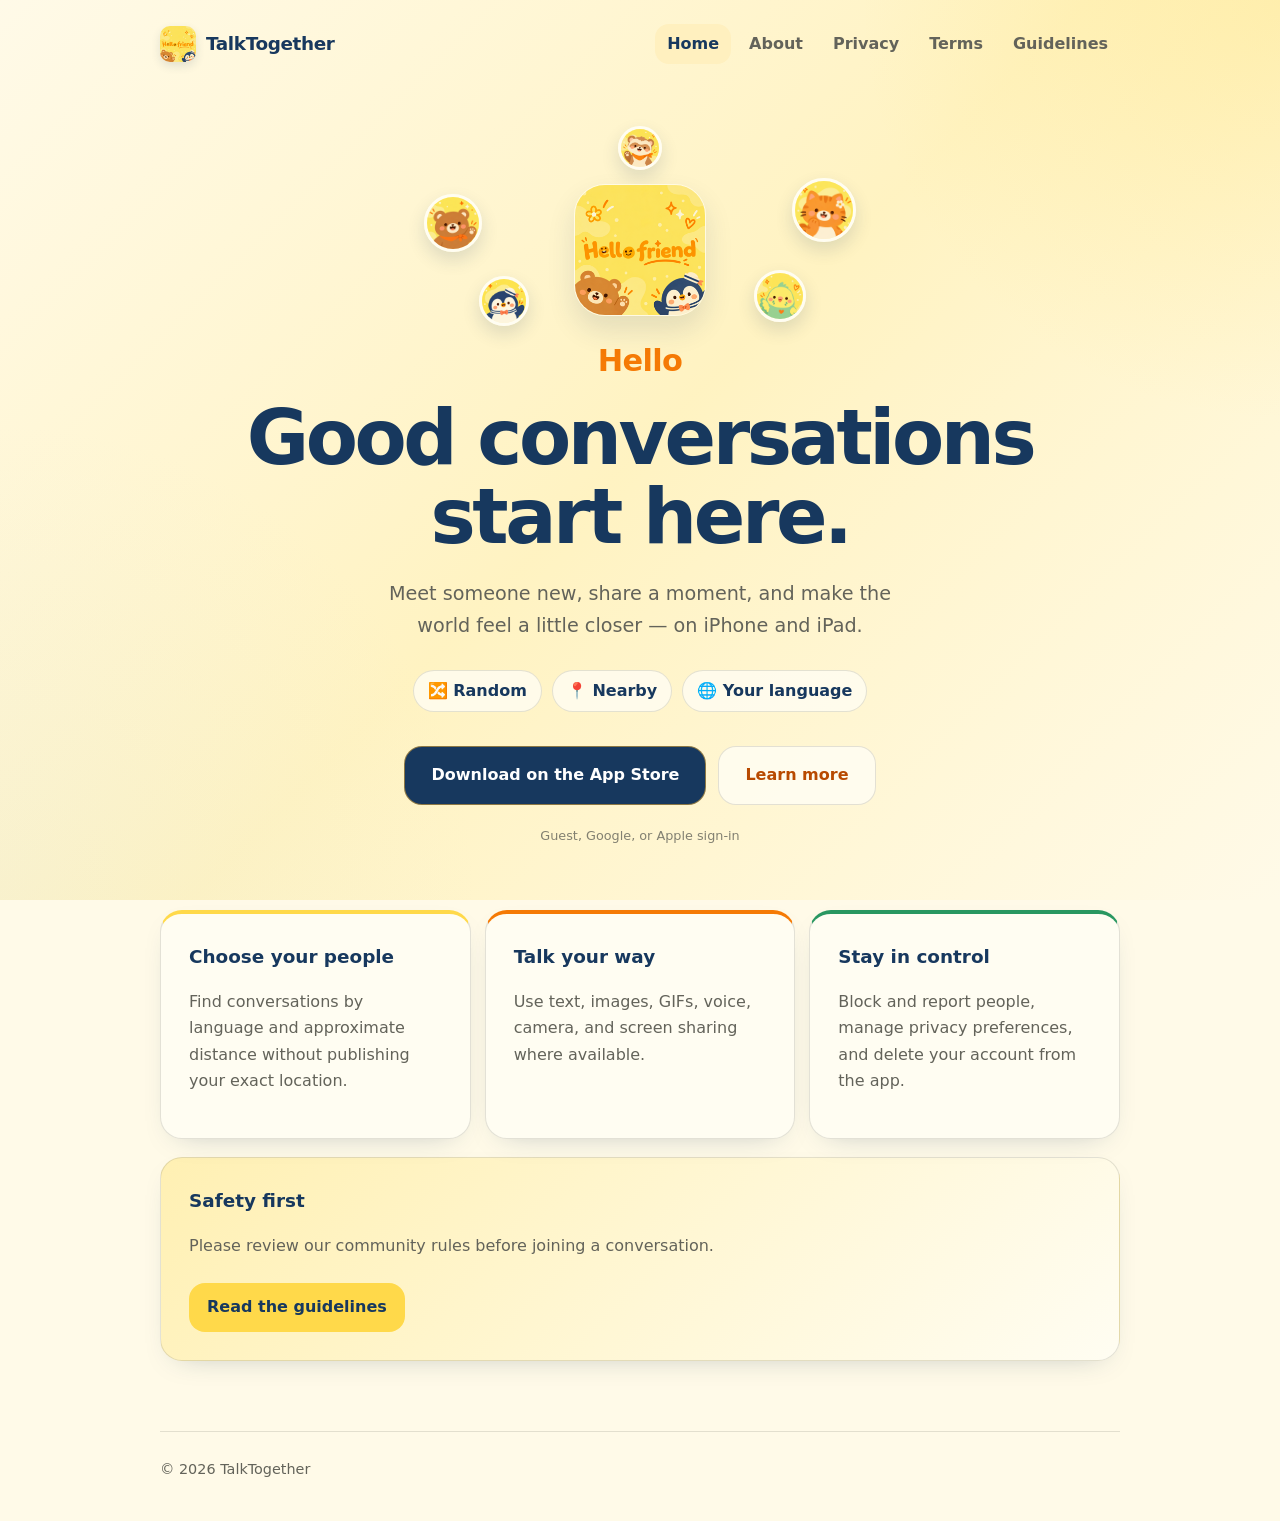
==== commit d79e9487: "Fly-in/fly-out hello animation" ====
--- a/index.html
+++ b/index.html
@@ -71,8 +71,9 @@
           word.lang = hellos[i][1];
           word.classList.remove('out');
           word.classList.add('in');
-          requestAnimationFrame(() => requestAnimationFrame(() => word.classList.remove('in')));
-        }, 450);
+          void word.offsetWidth; // commit the off-screen start position
+          word.classList.remove('in');
+        }, 420);
       }, 2200);
     })();
   </script>
--- a/styles.css
+++ b/styles.css
@@ -238,18 +238,19 @@
 .b4 { right: -100px; top: 86px; animation-delay: .95s, 2.3s; width: 52px; height: 52px; }
 .b5 { left: 50%; top: -58px; margin-left: -22px; width: 44px; height: 44px; animation-delay: 1.1s, 2.6s; }
 
-.hello { height: 2.4rem; margin: 0; overflow: visible; }
+.hello { height: 2.4rem; margin: 0; overflow: hidden; overflow: clip; overflow-clip-margin: 12px; }
 .hello-word {
   color: var(--accent-2);
   display: inline-block;
   font-size: 1.9rem;
   font-weight: 800;
   letter-spacing: -.02em;
-  animation: hello-enter 1s var(--ease) .3s both;
-  transition: opacity .45s var(--ease), transform .45s var(--ease), filter .45s var(--ease);
-}
-.hello-word.out { opacity: 0; transform: translateY(-14px) scale(.96); filter: blur(6px); }
-.hello-word.in  { opacity: 0; transform: translateY(14px) scale(.96);  filter: blur(6px); transition: none; }
+  animation: hello-enter 1s var(--ease) .3s backwards;
+  transition: opacity .5s var(--ease), transform .6s var(--ease), filter .5s var(--ease);
+}
+/* Fly in from the right, fly out to the left */
+.hello-word.out { opacity: 0; transform: translateX(-160px) scale(.9); filter: blur(8px); }
+.hello-word.in  { opacity: 0; transform: translateX(160px) scale(.9);  filter: blur(8px); transition: none; }
 
 .reveal span {
   display: inline-block;
@@ -273,7 +274,7 @@
 
 @keyframes pop-in { from { opacity: 0; transform: scale(.6) translateY(16px); filter: blur(4px); } to { opacity: 1; transform: none; filter: none; } }
 @keyframes rise { from { opacity: 0; transform: translateY(22px); filter: blur(8px); } to { opacity: 1; transform: none; filter: none; } }
-@keyframes hello-enter { from { opacity: 0; transform: translateY(18px) scale(.9); filter: blur(8px); } to { opacity: 1; transform: none; filter: none; } }
+@keyframes hello-enter { from { opacity: 0; transform: translateX(160px) scale(.9); filter: blur(8px); } to { opacity: 1; transform: none; filter: none; } }
 @keyframes bob { 0%, 100% { translate: 0 0; rotate: 0deg; } 50% { translate: 0 -10px; rotate: 3deg; } }
 @keyframes float { 0%, 100% { translate: 0 0; } 50% { translate: 0 -6px; } }
 
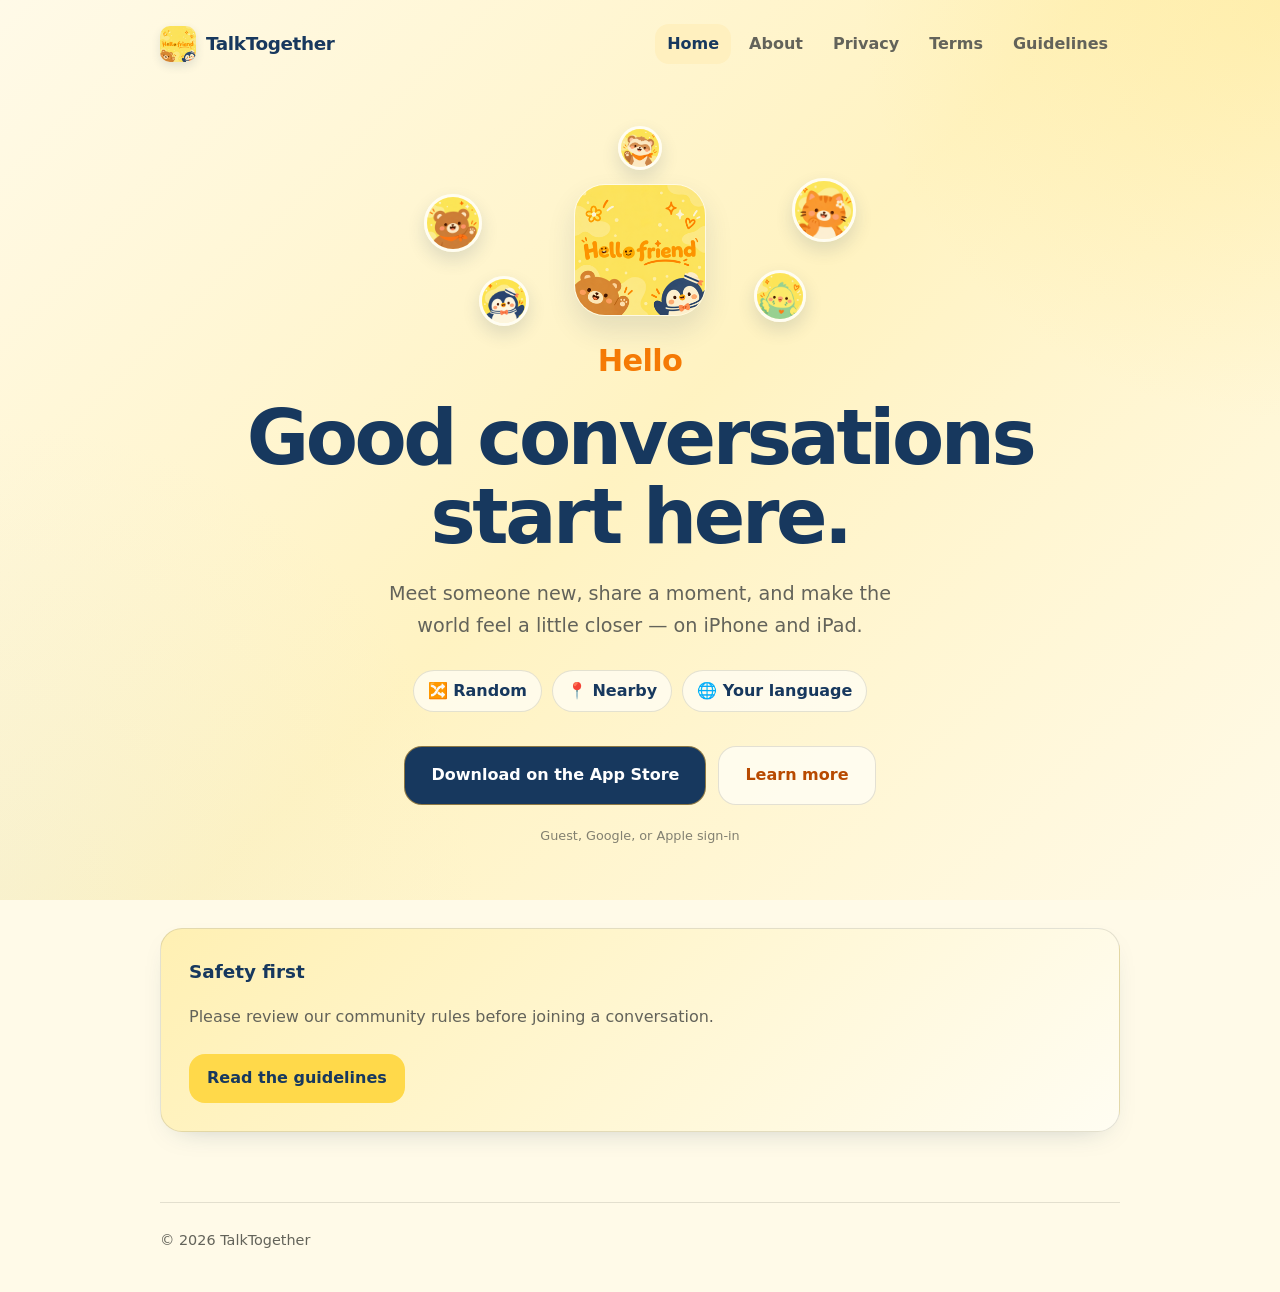
==== commit 4ee6c7c0: "Remove home feature cards" ====
--- a/index.html
+++ b/index.html
@@ -41,11 +41,6 @@
       </div>
       <p class="fineprint">Guest, Google, or Apple sign-in</p>
     </section>
-    <section class="card-grid" aria-label="Product highlights">
-      <article><h2>Choose your people</h2><p>Find conversations by language and approximate distance without publishing your exact location.</p></article>
-      <article><h2>Talk your way</h2><p>Use text, images, GIFs, voice, camera, and screen sharing where available.</p></article>
-      <article><h2>Stay in control</h2><p>Block and report people, manage privacy preferences, and delete your account from the app.</p></article>
-    </section>
     <section class="notice">
       <h2>Safety first</h2>
       <p>Please review our community rules before joining a conversation.</p>
